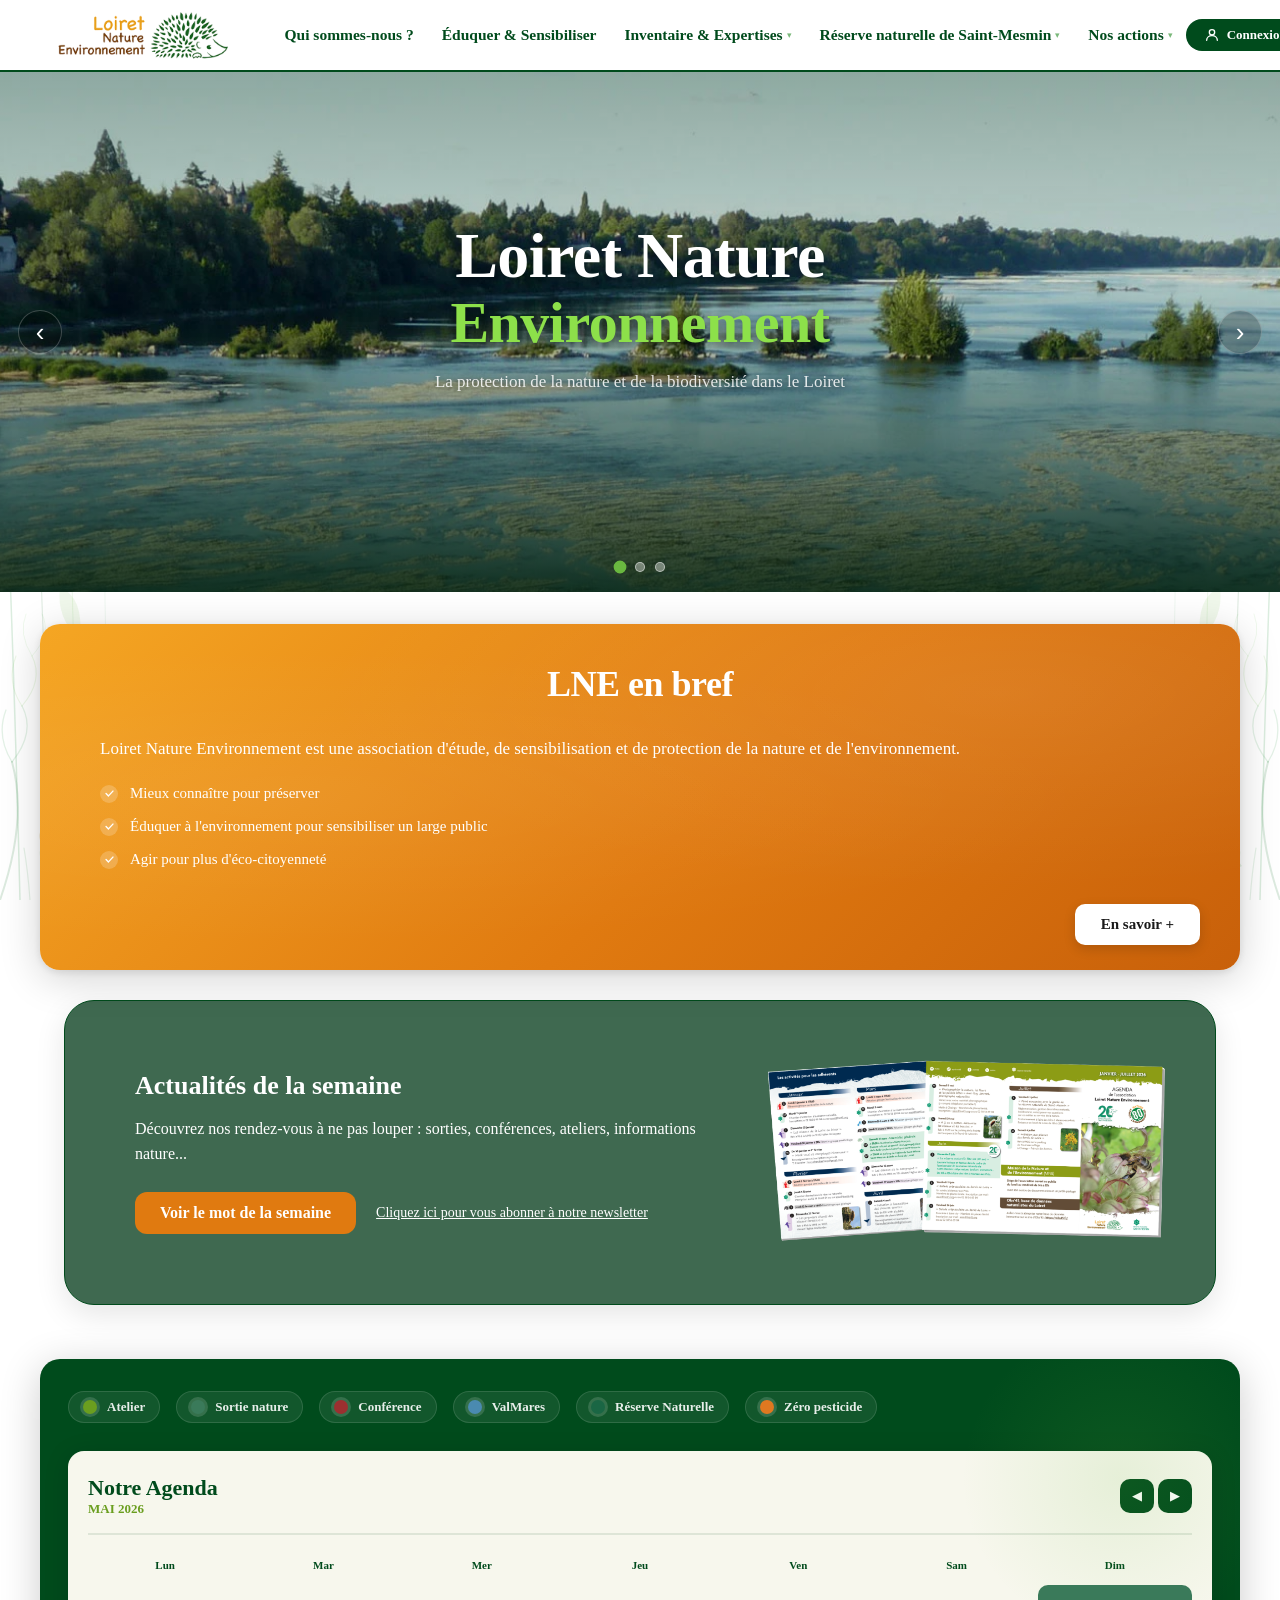
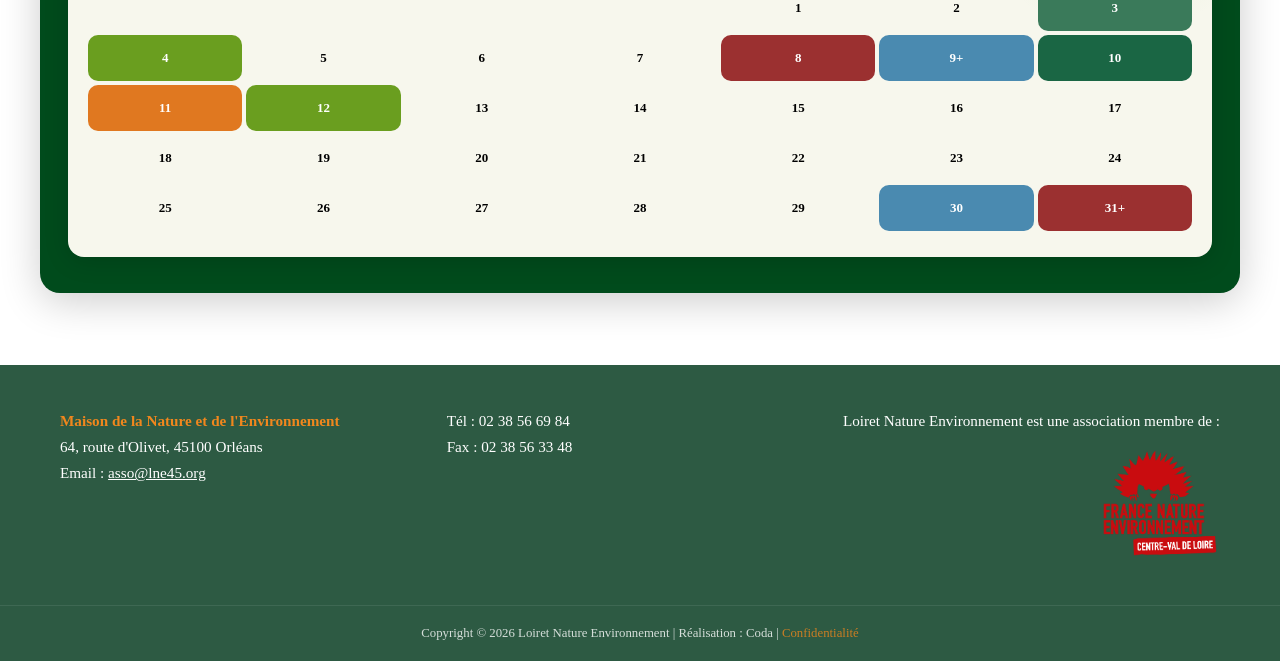
==== index.html @ 16818926 "Finish the index" ====
<!DOCTYPE html>
<html lang="fr">
<head>
  <meta charset="UTF-8">
  <meta name="viewport" content="width=device-width, initial-scale=1.0">
  <title>Loiret Nature Environnement</title>
  <link rel="stylesheet" href="style.css">
</head>
<body>

  <!-- DÉCORS LATÉRAUX COMPLETS -->
  <div class="side-deco side-deco--left" aria-hidden="true">
    <svg xmlns="http://www.w3.org/2000/svg" viewBox="0 0 160 900" preserveAspectRatio="xMidYMid meet">
      <path d="M20,900 Q15,700 8,520 Q2,360 22,180" stroke="#3a9a50" stroke-width="1.5" fill="none" opacity="0.18" stroke-linecap="round"/>
      <path d="M50,900 Q47,720 40,550 Q35,390 58,200" stroke="#2a7a38" stroke-width="1.2" fill="none" opacity="0.14" stroke-linecap="round"/>
      <path d="M80,900 Q76,740 72,580 Q68,420 88,260" stroke="#5ab840" stroke-width="1" fill="none" opacity="0.11" stroke-linecap="round"/>
      <path d="M110,900 Q108,760 105,600 Q102,460 118,300" stroke="#3a9a50" stroke-width="0.9" fill="none" opacity="0.09" stroke-linecap="round"/>
      <path d="M22,470 Q-2,440 4,405 Q28,415 22,470Z" fill="#3a9a50" opacity="0.16"/>
      <path d="M50,370 Q24,342 30,308 Q56,320 50,370Z" fill="#6ab840" opacity="0.14"/>
      <path d="M18,300 Q-8,268 0,235 Q24,248 18,300Z" fill="#2a7a38" opacity="0.13"/>
      <path d="M65,520 Q40,494 46,462 Q72,470 65,520Z" fill="#5ab840" opacity="0.12"/>
      <path d="M42,215 Q20,190 26,160 Q50,172 42,215Z" fill="#3a9a50" opacity="0.11"/>
      <path d="M80,640 Q56,618 60,588 Q84,596 80,640Z" fill="#6ab840" opacity="0.10"/>
      <path d="M100,430 Q78,410 82,382 Q105,390 100,430Z" fill="#2a7a38" opacity="0.09"/>
      <path d="M0,900 Q28,820 12,762" stroke="#2a7a38" stroke-width="2" fill="none" opacity="0.16" stroke-linecap="round"/>
      <path d="M12,762 Q36,732 22,706" stroke="#3a9a50" stroke-width="1.3" fill="none" opacity="0.14" stroke-linecap="round"/>
      <path d="M12,762 Q-4,736 6,710" stroke="#3a9a50" stroke-width="1.3" fill="none" opacity="0.14" stroke-linecap="round"/>
      <path d="M22,706 Q44,680 32,656" stroke="#6ab840" stroke-width="1.1" fill="none" opacity="0.12" stroke-linecap="round"/>
      <path d="M22,706 Q6,682 16,656" stroke="#6ab840" stroke-width="1.1" fill="none" opacity="0.12" stroke-linecap="round"/>
      <path d="M32,656 Q52,634 42,614" stroke="#5ab840" stroke-width="0.9" fill="none" opacity="0.10" stroke-linecap="round"/>
      <path d="M32,656 Q18,634 26,614" stroke="#5ab840" stroke-width="0.9" fill="none" opacity="0.10" stroke-linecap="round"/>
      <ellipse cx="90" cy="840" rx="42" ry="24" fill="#8B6914" opacity="0.16"/>
      <path d="M52,826 Q44,806 58,800 Q60,818 52,826Z" fill="#555533" opacity="0.16"/>
      <path d="M64,818 Q58,796 72,792 Q74,810 64,818Z" fill="#555533" opacity="0.16"/>
      <path d="M78,812 Q76,790 92,786 Q92,806 78,812Z" fill="#555533" opacity="0.16"/>
      <path d="M94,812 Q94,790 108,792 Q107,808 94,812Z" fill="#555533" opacity="0.16"/>
      <path d="M108,818 Q112,798 124,802 Q120,818 108,818Z" fill="#555533" opacity="0.16"/>
      <ellipse cx="50" cy="836" rx="11" ry="9" fill="#c8a040" opacity="0.16"/>
      <circle cx="47" cy="832" r="2.5" fill="#442200" opacity="0.18"/>
      <rect x="62" y="858" width="8" height="7" rx="2" fill="#8B6914" opacity="0.13"/>
      <rect x="80" y="860" width="8" height="7" rx="2" fill="#8B6914" opacity="0.13"/>
      <rect x="98" y="860" width="8" height="7" rx="2" fill="#8B6914" opacity="0.13"/>
      <rect x="114" y="858" width="8" height="7" rx="2" fill="#8B6914" opacity="0.13"/>
      <path d="M120,448 Q96,418 104,388 Q128,398 134,430 Q136,445 120,448Z" fill="#c05a10" opacity="0.14"/>
      <ellipse cx="130" cy="468" rx="18" ry="22" fill="#c05a10" opacity="0.15"/>
      <circle cx="122" cy="450" r="13" fill="#c05a10" opacity="0.15"/>
      <path d="M116,440 Q113,426 120,424 Q122,436 116,440Z" fill="#c05a10" opacity="0.15"/>
      <path d="M128,438 Q127,424 136,424 Q137,436 128,438Z" fill="#c05a10" opacity="0.15"/>
      <circle cx="118" cy="450" r="3" fill="#1a1a00" opacity="0.17"/>
      <ellipse cx="113" cy="456" rx="6" ry="5" fill="#d4784a" opacity="0.13"/>
      <path d="M116,476 Q106,490 104,500" stroke="#c05a10" stroke-width="3.5" fill="none" opacity="0.14" stroke-linecap="round"/>
      <circle cx="102" cy="504" r="7" fill="#c8960a" opacity="0.13"/>
      <path d="M60,110 Q36,86 40,66 Q66,70 60,110Z" fill="#f5c842" opacity="0.16"/>
      <path d="M80,110 Q104,86 100,66 Q76,70 80,110Z" fill="#f5c842" opacity="0.16"/>
      <path d="M62,116 Q42,132 46,148 Q65,140 62,116Z" fill="#e8a520" opacity="0.13"/>
      <path d="M78,116 Q98,132 94,148 Q75,140 78,116Z" fill="#e8a520" opacity="0.13"/>
      <ellipse cx="70" cy="112" rx="3.5" ry="15" fill="#2a1a00" opacity="0.16"/>
      <path d="M68,97 Q62,84 57,78" stroke="#2a1a00" stroke-width="1.1" fill="none" opacity="0.16" stroke-linecap="round"/>
      <path d="M72,97 Q78,84 83,78" stroke="#2a1a00" stroke-width="1.1" fill="none" opacity="0.16" stroke-linecap="round"/>
      <path d="M30,900 Q28,872 24,848" stroke="#3a9a50" stroke-width="1.2" fill="none" opacity="0.13" stroke-linecap="round"/>
      <path d="M45,900 Q43,874 40,852" stroke="#5ab840" stroke-width="1" fill="none" opacity="0.11" stroke-linecap="round"/>
      <path d="M140,900 Q140,876 138,855" stroke="#2a7a38" stroke-width="1" fill="none" opacity="0.10" stroke-linecap="round"/>
      <path d="M155,900 Q157,878 155,858" stroke="#3a9a50" stroke-width="0.9" fill="none" opacity="0.09" stroke-linecap="round"/>
    </svg>
  </div>

  <div class="side-deco side-deco--right" aria-hidden="true">
    <svg xmlns="http://www.w3.org/2000/svg" viewBox="0 0 160 900" preserveAspectRatio="xMidYMid meet">
      <path d="M140,900 Q145,700 152,520 Q158,360 138,180" stroke="#3a9a50" stroke-width="1.5" fill="none" opacity="0.18" stroke-linecap="round"/>
      <path d="M110,900 Q113,720 120,550 Q125,390 102,200" stroke="#2a7a38" stroke-width="1.2" fill="none" opacity="0.14" stroke-linecap="round"/>
      <path d="M80,900 Q84,740 88,580 Q92,420 72,260" stroke="#5ab840" stroke-width="1" fill="none" opacity="0.11" stroke-linecap="round"/>
      <path d="M50,900 Q52,760 55,600 Q58,460 42,300" stroke="#3a9a50" stroke-width="0.9" fill="none" opacity="0.09" stroke-linecap="round"/>
      <path d="M138,470 Q162,440 156,405 Q132,415 138,470Z" fill="#3a9a50" opacity="0.16"/>
      <path d="M110,370 Q136,342 130,308 Q104,320 110,370Z" fill="#6ab840" opacity="0.14"/>
      <path d="M142,300 Q168,268 160,235 Q136,248 142,300Z" fill="#2a7a38" opacity="0.13"/>
      <path d="M95,520 Q120,494 114,462 Q88,470 95,520Z" fill="#5ab840" opacity="0.12"/>
      <path d="M118,215 Q140,190 134,160 Q110,172 118,215Z" fill="#3a9a50" opacity="0.11"/>
      <path d="M80,640 Q104,618 100,588 Q76,596 80,640Z" fill="#6ab840" opacity="0.10"/>
      <path d="M60,430 Q82,410 78,382 Q55,390 60,430Z" fill="#2a7a38" opacity="0.09"/>
      <path d="M160,900 Q132,820 148,762" stroke="#2a7a38" stroke-width="2" fill="none" opacity="0.16" stroke-linecap="round"/>
      <path d="M148,762 Q124,732 138,706" stroke="#3a9a50" stroke-width="1.3" fill="none" opacity="0.14" stroke-linecap="round"/>
      <path d="M148,762 Q164,736 154,710" stroke="#3a9a50" stroke-width="1.3" fill="none" opacity="0.14" stroke-linecap="round"/>
      <path d="M138,706 Q116,680 128,656" stroke="#6ab840" stroke-width="1.1" fill="none" opacity="0.12" stroke-linecap="round"/>
      <path d="M138,706 Q154,682 144,656" stroke="#6ab840" stroke-width="1.1" fill="none" opacity="0.12" stroke-linecap="round"/>
      <path d="M128,656 Q108,634 118,614" stroke="#5ab840" stroke-width="0.9" fill="none" opacity="0.10" stroke-linecap="round"/>
      <path d="M128,656 Q142,634 134,614" stroke="#5ab840" stroke-width="0.9" fill="none" opacity="0.10" stroke-linecap="round"/>
      <ellipse cx="75" cy="848" rx="24" ry="15" fill="#4a9a30" opacity="0.16"/>
      <circle cx="59" cy="836" r="8" fill="#4a9a30" opacity="0.16"/>
      <circle cx="91" cy="836" r="8" fill="#4a9a30" opacity="0.16"/>
      <circle cx="59" cy="835" r="4" fill="#1a1a00" opacity="0.17"/>
      <circle cx="91" cy="835" r="4" fill="#1a1a00" opacity="0.17"/>
      <path d="M52,858 Q36,872 28,866 Q36,854 50,852Z" fill="#4a9a30" opacity="0.14"/>
      <path d="M98,858 Q114,872 122,866 Q114,854 100,852Z" fill="#4a9a30" opacity="0.14"/>
      <path d="M62,860 Q54,872 50,866" stroke="#4a9a30" stroke-width="3.5" fill="none" opacity="0.14" stroke-linecap="round"/>
      <path d="M88,860 Q96,872 100,866" stroke="#4a9a30" stroke-width="3.5" fill="none" opacity="0.14" stroke-linecap="round"/>
      <ellipse cx="80" cy="80" rx="34" ry="5.5" fill="#7ecfcf" opacity="0.15" transform="rotate(-12 80 80)"/>
      <ellipse cx="80" cy="84" rx="34" ry="5.5" fill="#7ecfcf" opacity="0.12" transform="rotate(12 80 84)"/>
      <ellipse cx="80" cy="82" rx="22" ry="4" fill="#7ecfcf" opacity="0.12" transform="rotate(-26 80 82) translate(16,7)"/>
      <ellipse cx="80" cy="82" rx="22" ry="4" fill="#7ecfcf" opacity="0.12" transform="rotate(26 80 82) translate(-16,7)"/>
      <ellipse cx="80" cy="84" rx="4.5" ry="15" fill="#3a8a90" opacity="0.16"/>
      <circle cx="80" cy="71" r="6" fill="#2a6a70" opacity="0.16"/>
      <ellipse cx="30" cy="400" rx="15" ry="10" fill="#f5c842" opacity="0.16"/>
      <rect x="18" y="393" width="7" height="13" rx="2" fill="#1a1a00" opacity="0.13"/>
      <rect x="26" y="393" width="7" height="13" rx="2" fill="#1a1a00" opacity="0.13"/>
      <rect x="34" y="393" width="7" height="13" rx="2" fill="#1a1a00" opacity="0.13"/>
      <ellipse cx="30" cy="390" rx="9" ry="7" fill="#1a1a00" opacity="0.14"/>
      <ellipse cx="16" cy="392" rx="11" ry="6" fill="rgba(200,235,255,0.6)" opacity="0.18" transform="rotate(-30 16 392)"/>
      <ellipse cx="44" cy="392" rx="11" ry="6" fill="rgba(200,235,255,0.6)" opacity="0.18" transform="rotate(30 44 392)"/>
      <path d="M130,900 Q132,872 136,848" stroke="#3a9a50" stroke-width="1.2" fill="none" opacity="0.13" stroke-linecap="round"/>
      <path d="M115,900 Q117,874 120,852" stroke="#5ab840" stroke-width="1" fill="none" opacity="0.11" stroke-linecap="round"/>
      <path d="M20,900 Q20,876 22,855" stroke="#2a7a38" stroke-width="1" fill="none" opacity="0.10" stroke-linecap="round"/>
      <path d="M5,900 Q3,878 5,858" stroke="#3a9a50" stroke-width="0.9" fill="none" opacity="0.09" stroke-linecap="round"/>
    </svg>
  </div>

  <nav>
    <div class="logo">
      <a href="index.html"><img src="logo.png" alt="Loiret Nature Environnement" width="120" height="52"></a>
    </div>
    <ul class="nav-links">
      <li><a href="qui-sommes-nous/qui-sommes-nous.html">Qui sommes-nous ?</a></li>
      <li><a href="eduquer_sensibiliser/eduquer_sensibiliser.html">Éduquer &amp; Sensibiliser</a></li>
      <li>
        <span>Inventaire &amp; Expertises <span class="chevron">▾</span></span>
        <ul class="dropdown">
          <li><a href="#">Inventaires floristiques</a></li>
          <li><a href="#">Inventaires faunistiques</a></li>
          <li><a href="#">Expertises naturalistes</a></li>
          <li><a href="#">Cartographie &amp; SIG</a></li>
        </ul>
      </li>
      <li>
        <span>Réserve naturelle de Saint-Mesmin <span class="chevron">▾</span></span>
        <ul class="dropdown">
          <li><a href="#">Présentation de la réserve</a></li>
          <li><a href="#">Faune &amp; flore</a></li>
          <li><a href="#">Accès &amp; visite</a></li>
          <li><a href="#">Actualités de la réserve</a></li>
        </ul>
      </li>
      <li>
        <span>Nos actions <span class="chevron">▾</span></span>
        <ul class="dropdown">
          <li><a href="#">Chantiers nature</a></li>
          <li><a href="#">Sorties naturalistes</a></li>
          <li><a href="#">Plaidoyer &amp; lobbying</a></li>
          <li><a href="#">Partenariats</a></li>
        </ul>
      </li>
    </ul>
    <a class="login-btn" href="#">
      <svg viewBox="0 0 24 24" fill="none" stroke="currentColor" stroke-width="2" stroke-linecap="round" stroke-linejoin="round" aria-hidden="true">
        <circle cx="12" cy="8" r="4"/>
        <path d="M4 20c0-4 3.6-7 8-7s8 3 8 7"/>
      </svg>
      Connexion
    </a>
    <button class="burger" id="burger" aria-label="Menu" aria-expanded="false">
      <span></span><span></span><span></span>
    </button>
  </nav>

  <!-- ===== HERO SLIDER ===== -->
  <!--
    ÉCO-CONCEPTION :
    - Images hébergées localement (pas de CDN externe)
    - Chargement différé : seule la 1ère image est chargée au départ (data-src pour les autres)
    - Pas de filter CSS GPU (blur/brightness/saturate supprimés)
    - Overlay CSS pur (dégradé, zéro requête réseau)
    - Auto-play désactivé si prefers-reduced-motion
    - Bouton pause pour que l'utilisateur contrôle
  -->
  <div class="hero-slider" aria-label="Diaporama Loiret Nature Environnement">
    <!-- Slide 1 : chargée immédiatement -->
    <div class="hero-slide active" style="background-image: url('slider/Renoncule.webp')" role="img" aria-label="Photo nature 1"></div>
    <!-- Slides 2 & 3 : chargement différé via JS (data-src) -->
    <div class="hero-slide" data-src="slider/CPN.webp" role="img" aria-label="Photo nature 2"></div>
    <div class="hero-slide" data-src="slider/coquelicot.webp" role="img" aria-label="Photo nature 3"></div>

    <!-- Overlay CSS pur — adoucit les images sans aucun calcul GPU -->
    <div class="hero-overlay" aria-hidden="true"></div>

    <!-- Contenu : titre + slogan uniquement -->
    <div class="hero-content">
      <h1 class="hero-title">
        <span class="hero-title-main">Loiret Nature</span>
        <span class="hero-title-accent">Environnement</span>
      </h1>
      <p class="hero-subtitle">La protection de la nature et de la biodiversité dans le Loiret</p>
    </div>

    <!-- Contrôles : points + pause -->
    <div class="hero-controls" aria-label="Contrôles du diaporama">
      <button class="hero-dot active" role="tab" aria-selected="true"  aria-label="Diapositive 1" data-slide="0"></button>
      <button class="hero-dot"        role="tab" aria-selected="false" aria-label="Diapositive 2" data-slide="1"></button>
      <button class="hero-dot"        role="tab" aria-selected="false" aria-label="Diapositive 3" data-slide="2"></button>
    </div>

    <!-- Flèches navigation -->
    <button class="hero-arrow hero-arrow--prev" aria-label="Diapositive précédente">&#8249;</button>
    <button class="hero-arrow hero-arrow--next" aria-label="Diapositive suivante">&#8250;</button>
  </div>

  <div class="sketch-card">
    <div class="sketch-content">
      <p class="sketch-title">LNE en bref</p>
      <p class="sketch-intro">Loiret Nature Environnement est une association d'étude, de sensibilisation et de protection de la nature et de l'environnement.</p>
      <ul class="sketch-list">
        <li>Mieux connaître pour préserver</li>
        <li>Éduquer à l'environnement pour sensibiliser un large public</li>
        <li>Agir pour plus d'éco-citoyenneté</li>
      </ul>
      <div class="sketch-footer">
        <button class="sketch-btn">En savoir +</button>
      </div>
    </div>
  </div>

  <!-- NOUVELLE SECTION ACTUALITÉS -->
  <div class="news-simple">
    <div class="news-content-text">
      <h2>Actualités de la semaine</h2>
      <p>Découvrez nos rendez-vous à ne pas louper : sorties, conférences, ateliers, informations nature...</p>
      <div class="news-actions">
        <a href="#" class="news-btn-orange">Voir le mot de la semaine</a>
        <a href="#" class="news-link-white">Cliquez ici pour vous abonner à notre newsletter</a>
      </div>
    </div>
    <div class="news-image-box">
      <img src="imagenews.png" alt="Agenda">
    </div>
  </div>

  <div class="bg">
    <div class="legend-grid">
      <div class="leg-item"><div class="leg-circle" style="background:#6a9e1f;"></div><div class="leg-name">Atelier</div></div>
      <div class="leg-item"><div class="leg-circle" style="background:#3a7a5a;"></div><div class="leg-name">Sortie nature</div></div>
      <div class="leg-item"><div class="leg-circle" style="background:#9b3030;"></div><div class="leg-name">Conférence</div></div>
      <div class="leg-item"><div class="leg-circle" style="background:#4a8ab0;"></div><div class="leg-name">ValMares</div></div>
      <div class="leg-item"><div class="leg-circle" style="background:#1a6644;"></div><div class="leg-name">Réserve Naturelle</div></div>
      <div class="leg-item"><div class="leg-circle" style="background:#e07820;"></div><div class="leg-name">Zéro pesticide</div></div>
    </div>

    <div class="cal-card">
      <div class="cal-header">
        <div class="cal-title-block">
          <div class="cal-title">Notre Agenda</div>
          <div class="cal-month" id="month-label">Mai 2026</div>
        </div>
        <div class="cal-nav">
          <button class="nav-btn" id="prev" aria-label="Mois précédent">&#9664;</button>
          <button class="nav-btn" id="next" aria-label="Mois suivant">&#9654;</button>
        </div>
      </div>
      <div class="cal-grid" id="cal-grid" role="grid">
        <div class="dow">Lun</div><div class="dow">Mar</div><div class="dow">Mer</div><div class="dow">Jeu</div><div class="dow">Ven</div><div class="dow">Sam</div><div class="dow">Dim</div>
        <!-- Les jours seront générés dynamiquement par le JS -->
      </div>
    </div>
  </div>

  <script src="script.js"></script>
</body>

<footer class="lne-footer-eco">
    <div class="footer-content">
        <div class="footer-column">
            <p class="footer-brand">Maison de la Nature et de l'Environnement</p>
            <p>64, route d'Olivet, 45100 Orléans</p>
            <p>Email : <a href="mailto:asso@lne45.org">asso@lne45.org</a></p>
        </div>

        <div class="footer-column">
            <p>Tél : 02 38 56 69 84</p>
            <p>Fax : 02 38 56 33 48</p>
        </div>

        <div class="footer-column footer-right">
            <p>Loiret Nature Environnement est une association membre de :</p>
            <img src="footer.png" alt="Logo LNE" class="eco-logo">
        </div>
    </div>

    <div class="footer-bottom">
        <p>Copyright © 2026 Loiret Nature Environnement | Réalisation : Coda | <a href="#">Confidentialité</a></p>
    </div>
</footer>

</html>
---- style.css ----
/* ===== RESET & BASE ===== */
* { box-sizing: border-box; margin: 0; padding: 0; }

body {
  font-family: "Comic Sans MS", "Comic Sans", cursive;
  background: #ffffff;
  display: flex;
  flex-direction: column;
  align-items: center;
  min-height: 100vh;
  position: relative;
}

/* Panneaux latéraux nature */
.side-deco {
  position: fixed;
  top: 0;
  bottom: 0;
  width: 160px;
  pointer-events: none;
  z-index: 0;
  overflow: hidden;
}
.side-deco svg {
  width: 100%;
  height: 100%;
}
.side-deco--left  { left: 0; }
.side-deco--right { right: 0; }

nav { position: relative; z-index: 100; }
.sketch-card, .bg { position: relative; z-index: 1; }

/* ===== NAV ===== */
nav {
  background: #fff;
  border-bottom: 2px solid #004B1C;
  height: 72px;
  display: flex;
  align-items: center;
  padding: 0 28px;
  width: 100%;
  position: sticky;
  top: 0; 
  z-index: 100;
}

.logo { flex-shrink: 0; margin-right: 24px; }
.logo img { height: 52px; width: auto; display: block; }

.nav-links {
  flex: 1;
  display: flex;
  align-items: center;
  justify-content: center;
  gap: 2px;
  list-style: none;
}

.nav-links > li { position: relative; }

.nav-links > li > a,
.nav-links > li > span {
  display: flex;
  align-items: center;
  gap: 4px;
  padding: 7px 13px;
  font-family: "Comic Sans MS", "Comic Sans", cursive;
  font-size: 15.5px;
  font-weight: bold;
  color: #004B1C;
  text-decoration: none;
  cursor: pointer;
  border-radius: 20px;
  transition: background 0.15s, color 0.15s;
  white-space: nowrap;
}

.nav-links > li > a:hover,
.nav-links > li > span:hover { background: #eaf3de; }

.chevron { font-size: 9px; color: #7ab87a; font-weight: normal; }

.dropdown {
  display: none;
  position: absolute;
  top: calc(100% + 10px);
  left: 50%;
  transform: translateX(-50%);
  background: #fff;
  border: 1.5px solid #c0dd97;
  border-radius: 12px;
  min-width: 230px;
  z-index: 100;
  list-style: none;
  padding: 6px;
}

.nav-links > li .dropdown.open { display: block; }

.dropdown li a {
  display: block;
  padding: 9px 14px;
  font-family: "Comic Sans MS", "Comic Sans", cursive;
  font-size: 12.5px;
  font-weight: bold;
  color: #004B1C;
  text-decoration: none;
  border-radius: 8px;
  transition: background 0.12s;
}
.dropdown li a:hover { background: #eaf3de; }

.login-btn {
  display: flex;
  align-items: center;
  gap: 7px;
  padding: 8px 18px;
  background: #004B1C;
  color: #fff;
  border-radius: 20px;
  font-family: "Comic Sans MS", "Comic Sans", cursive;
  font-size: 13px;
  font-weight: bold;
  text-decoration: none;
  flex-shrink: 0;
  transition: background 0.15s;
}
.login-btn svg { width: 16px; height: 16px; }

.burger {
  display: none;
  width: 42px;
  height: 42px;
  border: 2px solid #004B1C;
  border-radius: 10px;
  background: #fff;
  align-items: center;
  justify-content: center;
  flex-direction: column;
  gap: 5px;
  cursor: pointer;
}

.burger span {
  width: 18px;
  height: 2px;
  background: #004B1C;
  border-radius: 2px;
  transition: transform 0.2s ease, opacity 0.2s ease;
}

.burger.open span:nth-child(1) {
  transform: translateY(7px) rotate(45deg);
}

.burger.open span:nth-child(2) {
  opacity: 0;
}

.burger.open span:nth-child(3) {
  transform: translateY(-7px) rotate(-45deg);
}

/* ===== LNE EN BREF — CARD PLEINE LARGEUR ===== */
.sketch-card {
  background: linear-gradient(135deg, #f5a623 0%, #e07a10 55%, #c8600a 100%);
  border: none;
  border-radius: 20px;
  padding: 0;
  width: min(1280px, calc(100% - 24px));
  position: relative;
  box-shadow: 0 8px 40px rgba(0,0,0,0.18), 0 2px 8px rgba(0,0,0,0.10);
  margin: 32px auto 0;
  overflow: hidden;
  display: block; 
}

.sketch-card::before {
  content: '';
  position: absolute;
  inset: 0;
  background-image:
    radial-gradient(ellipse at 20% 50%, rgba(255,255,255,0.06) 0%, transparent 60%),
    radial-gradient(ellipse at 80% 20%, rgba(255,255,255,0.08) 0%, transparent 50%);
  pointer-events: none;
  z-index: 0;
}

.sketch-content {
  padding: 40px 60px 80px; /* Padding bas plus grand pour laisser de la place au bouton */
  position: relative;
  z-index: 1;
}

.sketch-visual { display: none; }

.sketch-title {
  font-family: "Comic Sans MS", "Comic Sans", cursive;
  font-size: 36px;
  font-weight: 700;
  color: #ffffff;
  margin: 0 0 30px;
  line-height: 1.15;
  letter-spacing: -0.5px;
  text-align: center; /* Titre centré */
  width: 100%;
}

.sketch-intro {
  font-family: "Comic Sans MS", "Comic Sans", cursive;
  font-size: 17px;
  font-weight: 400;
  color: #ffffff;
  line-height: 1.6;
  margin: 0 0 20px;
  text-align: left; /* Texte aligné à gauche */
  max-width: 900px;
}

.sketch-list {
  list-style: none;
  padding: 0;
  margin: 0 0 20px;
  display: flex;
  flex-direction: column;
  gap: 12px;
  text-align: left; /* Liste alignée à gauche */
}

.sketch-list li {
  font-family: "Comic Sans MS", "Comic Sans", cursive;
  font-size: 15px;
  color: #ffffff;
  line-height: 1.4;
  display: flex;
  align-items: flex-start;
  gap: 12px;
}

.sketch-list li::before {
  content: '';
  display: inline-block;
  width: 18px;
  height: 18px;
  min-width: 18px;
  background: rgba(255,255,255,0.20);
  border-radius: 50%;
  background-image: url("data:image/svg+xml,%3Csvg xmlns='http://www.w3.org/2000/svg' viewBox='0 0 16 16'%3E%3Cpath d='M3 8l3.5 3.5L13 4.5' stroke='white' stroke-width='2' fill='none' stroke-linecap='round' stroke-linejoin='round'/%3E%3C/svg%3E");
  background-size: 11px 11px;
  background-repeat: no-repeat;
  background-position: center;
  margin-top: 2px;
}

/* Positionnement du bouton en bas à droite */
.sketch-footer {
  position: absolute;
  bottom: 25px;
  right: 40px;
  z-index: 2;
}

.sketch-btn {
  font-family: "Comic Sans MS", "Comic Sans", cursive;
  font-size: 15px;
  font-weight: 700;
  color: #1a1a1a;
  background: #ffffff;
  border: none;
  border-radius: 10px;
  padding: 12px 26px;
  cursor: pointer;
  transition: transform 0.15s, background 0.15s;
  box-shadow: 0 4px 12px rgba(0,0,0,0.15);
}

.sketch-btn:hover {
  background: #f0f0e8;
  transform: translateY(-2px);
}

/* ===== ZONE PRINCIPALE VERTE ===== */
.bg {
  background: #004B1C;
  border-radius: 20px;
  padding: 32px 28px 36px;
  font-family: "Comic Sans MS", "Comic Sans", cursive;
  width: min(1280px, calc(100% - 24px));
  margin: 24px auto 32px;
  position: relative;
  overflow: hidden;
  box-shadow: 0 8px 40px rgba(0,0,0,0.20);
}

.bg::before {
  content: '';
  position: absolute;
  top: -40px;
  right: -40px;
  width: 320px;
  height: 320px;
  background: radial-gradient(ellipse at center, rgba(106,184,64,0.12) 0%, transparent 70%);
  pointer-events: none;
}

/* ===== LÉGENDE ===== */
.legend-grid {
  display: flex;
  flex-wrap: wrap;
  gap: 10px 16px;
  margin-bottom: 28px;
}

.leg-item {
  display: flex;
  align-items: center;
  gap: 10px;
  background: rgba(255,255,255,0.07);
  border: 1px solid rgba(255,255,255,0.12);
  border-radius: 30px;
  padding: 7px 14px;
}

.leg-circle {
  width: 14px;
  height: 14px;
  border-radius: 50%;
  box-shadow: 0 0 0 3px rgba(255,255,255,0.15);
}

.leg-name {
  font-family: "Comic Sans MS", "Comic Sans", cursive;
  font-size: 13px;
  font-weight: 600;
  color: rgba(255,255,255,0.90);
}

/* SECTION ACTUALITÉS - Alignée sur la DA de Capture d'écran 2026-05-04 152248.png */
.news-simple {
  /* Largeur identique aux autres blocs */
  width: 90%;
  max-width: 1100px; 
  margin: 20px auto; /* Centrage automatique */
  padding: 30px;
  
  /* Style visuel proportionnel */
  border: 1.5px solid #004B1C;
  border-radius: 25px; /* Arrondi identique aux autres cartes */
  background: #ffffff;
  box-sizing: border-box;
  box-shadow: 0 4px 15px rgba(0,0,0,0.05);
}

/* --- SECTION ACTUALITÉS (ENTIER) --- */
.news-simple {
  width: 90%;
  max-width: 1275px;
  margin: 30px auto;
  background: #3f6950;
  border-radius: 30px;
  display: flex;
  align-items: stretch;
  overflow: hidden;
  color: white;
  box-shadow: 0 10px 30px rgba(0,0,0,0.1);
}

.news-content-text {
  padding: 40px;
  flex: 1;
  display: flex;
  flex-direction: column;
  justify-content: center;
}

.news-content-text h2 {
  font-size: 26px;
  margin-top: 0;
  margin-bottom: 15px;
  color: white;
}

.news-content-text p {
  line-height: 1.6;
  margin-bottom: 25px;
  font-size: 16px;
}

/* Zone Image sans le fond vert foncé */
.news-image-box {
  flex: 0 0 40%;
  background: transparent; 
  display: flex;
  align-items: center;
  justify-content: center;
  padding: 10px;
}

.news-image-box img {
  width: 100%;
  height: auto;
  max-height: 300px;
  object-fit: contain;
  border-radius: 10px;
}

.news-actions {
  display: flex;
  flex-direction: row;
  gap: 20px;
  align-items: center;
  flex-wrap: wrap;
}

.news-btn-orange {
  background: #e07a10;
  color: white !important;
  text-decoration: none;
  padding: 12px 25px;
  border-radius: 12px;
  font-weight: bold;
}

.news-link-white {
  color: white;
  text-decoration: underline;
  font-size: 14px;
  font-weight: 500;
}

/* --- RESPONSIVE --- */
@media (max-width: 900px) {
  .news-simple {
    flex-direction: column-reverse;
  }
  .news-image-box {
    width: 100%;
    padding: 20px;
  }
  .news-actions {
    flex-direction: column;
    align-items: flex-start;
  }
}

/* ===== CALENDRIER ===== */
.cal-card {
  background: #f7f7ed;
  border-radius: 16px;
  padding: 24px 20px 26px;
  box-shadow: 0 4px 24px rgba(0,0,0,0.15);
}

.cal-header {
  display: flex;
  align-items: center;
  justify-content: space-between;
  margin-bottom: 20px;
  border-bottom: 2px solid rgba(0,75,28,0.10);
  padding-bottom: 16px;
}

.cal-title {
  font-family: "Comic Sans MS", "Comic Sans", cursive;
  font-size: 22px;
  font-weight: 700;
  color: #004B1C;
}

.cal-month {
  font-family: "Comic Sans MS", "Comic Sans", cursive;
  font-size: 13px;
  font-weight: 600;
  color: #6a9e1f;
  text-transform: uppercase;
}

.nav-btn {
  width: 34px;
  height: 34px;
  background: #004B1C;
  border: none;
  border-radius: 10px;
  color: #fff;
  cursor: pointer;
}

.cal-grid {
  display: grid;
  grid-template-columns: repeat(7, 1fr);
  gap: 4px;
}

.dow {
  text-align: center;
  font-family: "Comic Sans MS", "Comic Sans", cursive;
  font-size: 11px;
  font-weight: 700;
  color: #004B1C;
  padding: 4px 0 10px;
}

.day {
  border-radius: 10px;
  min-height: 46px;
  display: flex;
  align-items: center;
  justify-content: center;
  font-family: "Comic Sans MS", "Comic Sans", cursive;
  font-size: 13px;
  font-weight: 600;
  position: relative;
}

.day.ev-conf      { background: #9b3030; color: #fff; }
.day.ev-sortie    { background: #3a7a5a; color: #fff; }
.day.ev-atelier   { background: #6a9e1f; color: #fff; }
.day.ev-valmares  { background: #4a8ab0; color: #fff; }
.day.ev-reserve   { background: #1a6644; color: #fff; }
.day.ev-pesticide { background: #e07820; color: #fff; }
.day.today        { background: #004B1C; color: #fff; outline: 2.5px solid #6a9e1f; outline-offset: 1px; }

/* ===== HERO SLIDER — ÉCO-RESPONSABLE ===== */
/*
  Choix éco :
  - Pas de filter CSS (blur/brightness/saturate) → zéro surcharge GPU
  - Pas de backdrop-filter → zéro surcharge GPU
  - Pas de radial-gradient en double couche → overlay simplifié
  - Transition opacity seule (accélérée nativement par le navigateur)
  - will-change absent : on ne pré-alloue pas de mémoire GPU inutilement
*/
.hero-slider {
  position: relative;
  width: 100%;
  height: 520px;
  overflow: hidden;
  z-index: 1;
  background: #002e10; /* couleur de fond affichée avant le chargement des images */
}

.hero-slide {
  position: absolute;
  inset: 0;
  background-size: cover;
  background-position: center;
  opacity: 0;
  transition: opacity 1s ease;
  /* ✅ Aucun filter CSS — la qualité des images est masquée par l'overlay CSS pur ci-dessous */
}

.hero-slide.active {
  opacity: 1;
}

/* Overlay CSS pur : un seul dégradé linéaire, zéro requête réseau, zéro GPU */
.hero-overlay {
  position: absolute;
  inset: 0;
  z-index: 2;
  pointer-events: none;
  background: linear-gradient(
    to bottom,
    rgba(0, 30, 10, 0.38) 0%,
    rgba(0, 30, 10, 0.18) 40%,
    rgba(0, 30, 10, 0.62) 80%,
    rgba(0, 30, 10, 0.88) 100%
  );
}

/* Contenu */
.hero-content {
  position: absolute;
  inset: 0;
  z-index: 3;
  display: flex;
  flex-direction: column;
  align-items: center;
  justify-content: center;
  text-align: center;
  padding: 0 24px 48px;
}

.hero-title {
  margin: 0 0 14px;
  line-height: 1.08;
  display: flex;
  flex-direction: column;
  align-items: center;
  gap: 2px;
}

.hero-title-main {
  font-family: "Comic Sans MS", "Comic Sans", cursive;
  font-size: clamp(34px, 5.5vw, 64px);
  font-weight: 700;
  color: #ffffff;
  text-shadow: 0 2px 12px rgba(0,0,0,0.55);
  letter-spacing: -0.5px;
}

.hero-title-accent {
  font-family: "Comic Sans MS", "Comic Sans", cursive;
  font-size: clamp(30px, 5vw, 58px);
  font-weight: 700;
  color: #8de04a;
  text-shadow: 0 2px 10px rgba(0,0,0,0.40);
  letter-spacing: -0.5px;
}

.hero-subtitle {
  font-family: "Comic Sans MS", "Comic Sans", cursive;
  font-size: clamp(13px, 1.6vw, 17px);
  color: rgba(255,255,255,0.85);
  max-width: 520px;
  line-height: 1.55;
  margin: 0;
  text-shadow: 0 1px 6px rgba(0,0,0,0.50);
}

/* Contrôles groupés : points + pause */
.hero-controls {
  position: absolute;
  bottom: 20px;
  left: 50%;
  transform: translateX(-50%);
  z-index: 4;
  display: flex;
  align-items: center;
  gap: 10px;
}

.hero-dot {
  width: 10px;
  height: 10px;
  border-radius: 50%;
  background: rgba(255,255,255,0.38);
  border: 1.5px solid rgba(255,255,255,0.50);
  cursor: pointer;
  padding: 0;
  transition: background 0.2s, transform 0.2s;
}
.hero-dot.active {
  background: #6ab840;
  border-color: #6ab840;
  transform: scale(1.28);
}

/* Bouton pause : petit, discret, accessible */
.hero-pause {
  width: 28px;
  height: 28px;
  border-radius: 50%;
  background: rgba(0,0,0,0.30);
  border: 1.5px solid rgba(255,255,255,0.35);
  color: #fff;
  font-size: 11px;
  cursor: pointer;
  display: flex;
  align-items: center;
  justify-content: center;
  transition: background 0.18s;
  margin-left: 4px;
}
.hero-pause:hover { background: rgba(0,75,28,0.55); }

/* Flèches navigation */
.hero-arrow {
  position: absolute;
  top: 50%;
  transform: translateY(-50%);
  z-index: 4;
  background: rgba(0,0,0,0.22);
  border: 1.5px solid rgba(255,255,255,0.22);
  color: #fff;
  width: 44px;
  height: 44px;
  border-radius: 50%;
  font-size: 26px;
  cursor: pointer;
  /* ✅ Pas de backdrop-filter : économise le GPU */
  transition: background 0.18s;
  display: flex;
  align-items: center;
  justify-content: center;
}
.hero-arrow:hover { background: rgba(0,75,28,0.50); }
.hero-arrow--prev { left: 18px; }
.hero-arrow--next { right: 18px; }

/* Accessibilité : pas d'animation si l'utilisateur le préfère */
@media (prefers-reduced-motion: reduce) {
  .hero-slide { transition: none; }
}

@media (max-width: 600px) {
  .hero-slider { height: 400px; }
  .hero-arrow  { display: none; }
}

/* ===== RESPONSIVE ===== */

@media (max-width: 900px) {
  .side-deco { display: none; }
  .sketch-content { padding: 30px 24px 70px; }
  .sketch-title { font-size: 28px; }
  .sketch-footer { right: 24px; bottom: 20px; }
}

@media (max-width: 1280px) {
  .sketch-card,
  .bg {
    width: calc(100% - 24px);
    margin-left: auto;
    margin-right: auto;
  }

  .sketch-card {
    max-width: 1200px;
  }

  .bg {
    max-width: 1200px;
  }
}

@media (max-width: 1240px) {
  nav {
    padding: 0 16px;
  }

  .logo img {
    height: 46px;
  }

  .logo {
    margin-right: 12px;
  }

  .nav-links > li > a,
  .nav-links > li > span {
    font-size: 14px;
    padding: 6px 9px;
  }

  .login-btn {
    padding: 7px 13px;
    font-size: 12px;
  }
}

@media (max-width: 920px) {
  nav {
    height: auto;
    min-height: 72px;
    padding: 12px 14px;
    flex-wrap: wrap;
    gap: 10px;
  }

  .logo {
    margin-right: auto;
  }

  .login-btn {
    display: none;
  }

  .burger {
    display: inline-flex;
  }

  .nav-links {
    display: none;
    width: 100%;
    flex-direction: column;
    align-items: stretch;
    gap: 4px;
    background: #fff;
    border: 1px solid #c0dd97;
    border-radius: 12px;
    padding: 8px;
  }

  .nav-links.open {
    display: flex;
  }

  .nav-links > li > a,
  .nav-links > li > span {
    width: 100%;
    justify-content: space-between;
    border-radius: 10px;
    padding: 10px 12px;
  }

  .dropdown {
    position: static;
    display: none;
    transform: none;
    min-width: 0;
    margin-top: 6px;
    border-radius: 10px;
    border-width: 1px;
    width: 100%;
  }
}

@media (max-width: 540px) {
  .sketch-content { padding: 25px 20px 110px; } /* Plus d'espace en bas sur mobile */
  .sketch-footer { 
    position: relative; 
    right: 0; 
    bottom: 0; 
    margin-top: 20px;
    text-align: right; 
  }
}

/*Footer*/
.lne-footer-eco {
    width: 100%;
    background-color: #2D5A43;
    color: #ffffff;
    padding: 40px 0 20px 0;
    font-family: "Comic Sans MS", "Comic Sans", cursive;
    margin-top: 40px;
    position: relative;
    z-index: 999;
}

.footer-content {
    max-width: 1200px; 
    margin: 0 auto;
    display: flex;
    justify-content: space-between;
    padding: 0 20px;
    flex-wrap: wrap; 
}

.footer-column {
    flex: 1;
    min-width: 250px;
    margin-bottom: 20px;
}

.footer-brand {
    font-weight: bold;
    color: #F1871D; 
    margin-bottom: 10px;
}

.footer-column p {
    margin: 5px 0;
    font-size: 0.95rem;
    line-height: 1.4;
}

.footer-column a {
    color: #ffffff;
    text-decoration: underline;
}

.footer-right {
    text-align: right;
}

.eco-logo {
    max-width: 120px;
    height: auto;
    margin-top: 10px;
    
}

.footer-bottom {
    width: 100%;
    text-align: center;
    border-top: 1px solid rgba(255, 255, 255, 0.1);
    margin-top: 20px;
    padding-top: 20px;
    font-size: 0.8rem;
    opacity: 0.8;
}

.footer-bottom a {
    color: #F1871D;
    text-decoration: none;
}

@media (max-width: 768px) {
    .footer-content {
        flex-direction: column;
        text-align: center;
    }
    .footer-right {
        text-align: center;
    }
}
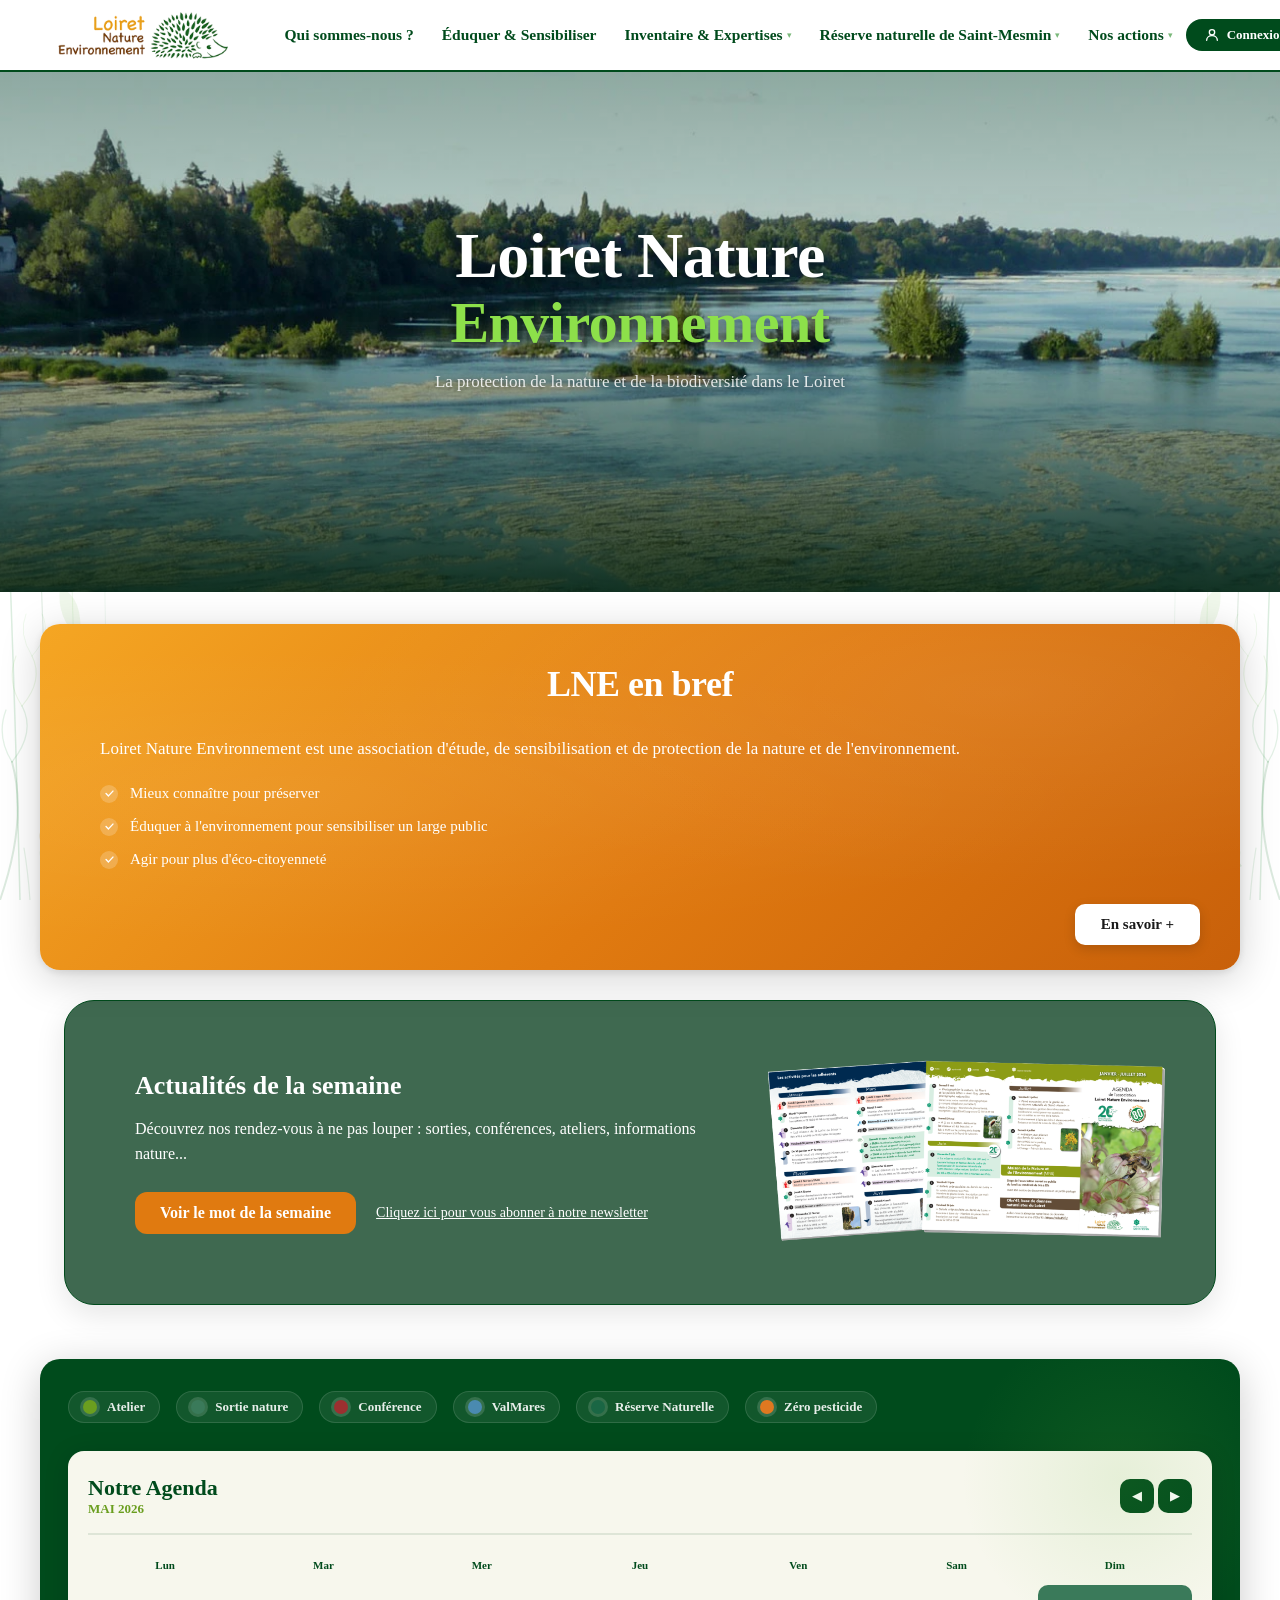
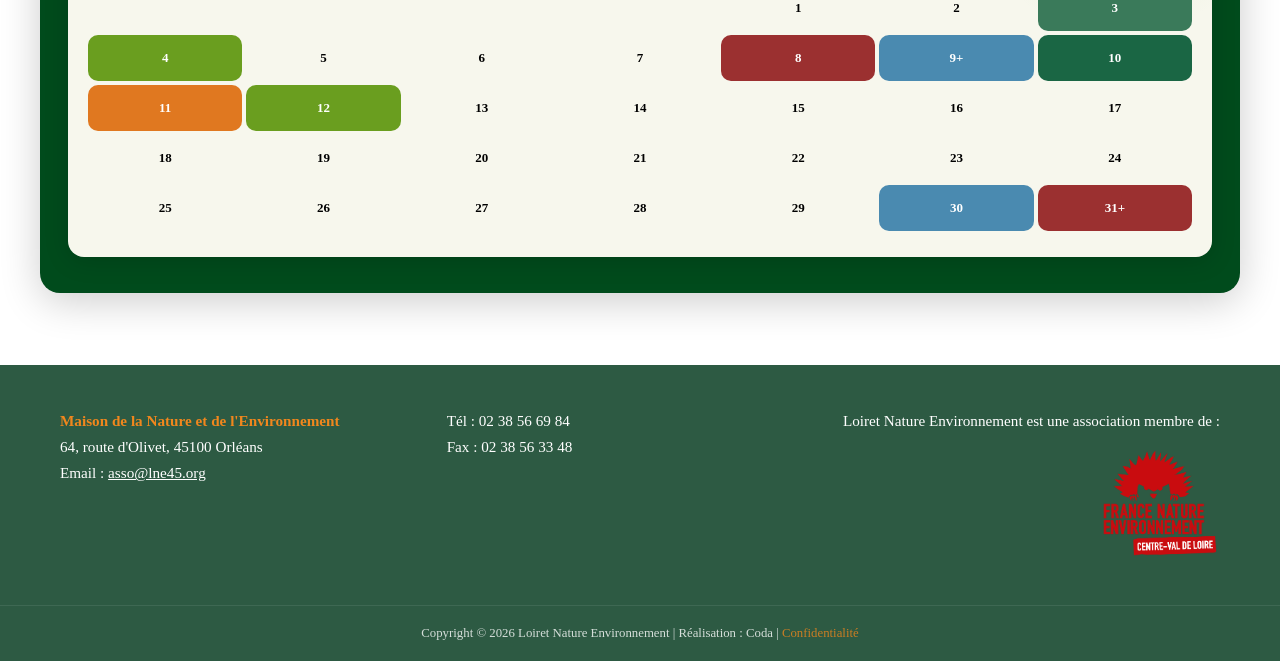
==== commit 478177c8: "Suppr caroussel" ====
--- a/index.html
+++ b/index.html
@@ -123,28 +123,26 @@
       <li>
         <span>Inventaire &amp; Expertises <span class="chevron">▾</span></span>
         <ul class="dropdown">
-          <li><a href="#">Inventaires floristiques</a></li>
-          <li><a href="#">Inventaires faunistiques</a></li>
-          <li><a href="#">Expertises naturalistes</a></li>
-          <li><a href="#">Cartographie &amp; SIG</a></li>
+          <li><a href="#">Nos Compétences</a></li>
+          <li><a href="#">Suivi Environnement</a></li>
+          <li><a href="#">Autres Suivi</a></li>
+          <li><a href="#">Inventaires Botaniques</a></li>
         </ul>
       </li>
       <li>
         <span>Réserve naturelle de Saint-Mesmin <span class="chevron">▾</span></span>
         <ul class="dropdown">
-          <li><a href="#">Présentation de la réserve</a></li>
-          <li><a href="#">Faune &amp; flore</a></li>
-          <li><a href="#">Accès &amp; visite</a></li>
-          <li><a href="#">Actualités de la réserve</a></li>
+          <li><a href="#">Connaitre la réserve naturelle</a></li>
+          <li><a href="#">Une réserve pleine de vie</a></li>
+          <li><a href="#">Les Actualités</a></li>
         </ul>
       </li>
       <li>
         <span>Nos actions <span class="chevron">▾</span></span>
         <ul class="dropdown">
-          <li><a href="#">Chantiers nature</a></li>
-          <li><a href="#">Sorties naturalistes</a></li>
-          <li><a href="#">Plaidoyer &amp; lobbying</a></li>
-          <li><a href="#">Partenariats</a></li>
+          <li><a href="#">Préserver la nature</a></li>
+          <li><a href="#">Réduire son impact</a></li>
+          <li><a href="#">S'engager &amp; agir</a></li>
         </ul>
       </li>
     </ul>
@@ -160,27 +158,9 @@
     </button>
   </nav>
 
-  <!-- ===== HERO SLIDER ===== -->
-  <!--
-    ÉCO-CONCEPTION :
-    - Images hébergées localement (pas de CDN externe)
-    - Chargement différé : seule la 1ère image est chargée au départ (data-src pour les autres)
-    - Pas de filter CSS GPU (blur/brightness/saturate supprimés)
-    - Overlay CSS pur (dégradé, zéro requête réseau)
-    - Auto-play désactivé si prefers-reduced-motion
-    - Bouton pause pour que l'utilisateur contrôle
-  -->
-  <div class="hero-slider" aria-label="Diaporama Loiret Nature Environnement">
-    <!-- Slide 1 : chargée immédiatement -->
-    <div class="hero-slide active" style="background-image: url('slider/Renoncule.webp')" role="img" aria-label="Photo nature 1"></div>
-    <!-- Slides 2 & 3 : chargement différé via JS (data-src) -->
-    <div class="hero-slide" data-src="slider/CPN.webp" role="img" aria-label="Photo nature 2"></div>
-    <div class="hero-slide" data-src="slider/coquelicot.webp" role="img" aria-label="Photo nature 3"></div>
-
-    <!-- Overlay CSS pur — adoucit les images sans aucun calcul GPU -->
+  <!-- ===== HERO IMAGE ===== -->
+  <div class="hero-image" role="img" aria-label="Photo nature — Loiret Nature Environnement">
     <div class="hero-overlay" aria-hidden="true"></div>
-
-    <!-- Contenu : titre + slogan uniquement -->
     <div class="hero-content">
       <h1 class="hero-title">
         <span class="hero-title-main">Loiret Nature</span>
@@ -188,17 +168,6 @@
       </h1>
       <p class="hero-subtitle">La protection de la nature et de la biodiversité dans le Loiret</p>
     </div>
-
-    <!-- Contrôles : points + pause -->
-    <div class="hero-controls" aria-label="Contrôles du diaporama">
-      <button class="hero-dot active" role="tab" aria-selected="true"  aria-label="Diapositive 1" data-slide="0"></button>
-      <button class="hero-dot"        role="tab" aria-selected="false" aria-label="Diapositive 2" data-slide="1"></button>
-      <button class="hero-dot"        role="tab" aria-selected="false" aria-label="Diapositive 3" data-slide="2"></button>
-    </div>
-
-    <!-- Flèches navigation -->
-    <button class="hero-arrow hero-arrow--prev" aria-label="Diapositive précédente">&#8249;</button>
-    <button class="hero-arrow hero-arrow--next" aria-label="Diapositive suivante">&#8250;</button>
   </div>
 
   <div class="sketch-card">
@@ -282,7 +251,7 @@
     </div>
 
     <div class="footer-bottom">
-        <p>Copyright © 2026 Loiret Nature Environnement | Réalisation : Coda | <a href="#">Confidentialité</a></p>
+        <p>Copyright © 2026 Loiret Nature Environnement | Réalisation : Coda | <a href="./politique-confidentialite/politique-confidentialite.html">Confidentialité</a></p>
     </div>
 </footer>
 
--- a/style.css
+++ b/style.css
@@ -522,38 +522,20 @@
 .day.today        { background: #004B1C; color: #fff; outline: 2.5px solid #6a9e1f; outline-offset: 1px; }
 
 /* ===== HERO SLIDER — ÉCO-RESPONSABLE ===== */
-/*
-  Choix éco :
-  - Pas de filter CSS (blur/brightness/saturate) → zéro surcharge GPU
-  - Pas de backdrop-filter → zéro surcharge GPU
-  - Pas de radial-gradient en double couche → overlay simplifié
-  - Transition opacity seule (accélérée nativement par le navigateur)
-  - will-change absent : on ne pré-alloue pas de mémoire GPU inutilement
-*/
-.hero-slider {
+/* ===== HERO IMAGE SIMPLE ===== */
+.hero-image {
   position: relative;
   width: 100%;
   height: 520px;
   overflow: hidden;
   z-index: 1;
-  background: #002e10; /* couleur de fond affichée avant le chargement des images */
-}
-
-.hero-slide {
-  position: absolute;
-  inset: 0;
+  background-image: url('slider/Renoncule.webp');
   background-size: cover;
   background-position: center;
-  opacity: 0;
-  transition: opacity 1s ease;
-  /* ✅ Aucun filter CSS — la qualité des images est masquée par l'overlay CSS pur ci-dessous */
-}
-
-.hero-slide.active {
-  opacity: 1;
-}
-
-/* Overlay CSS pur : un seul dégradé linéaire, zéro requête réseau, zéro GPU */
+  background-color: #002e10;
+}
+
+/* Overlay dégradé */
 .hero-overlay {
   position: absolute;
   inset: 0;
@@ -618,84 +600,8 @@
   text-shadow: 0 1px 6px rgba(0,0,0,0.50);
 }
 
-/* Contrôles groupés : points + pause */
-.hero-controls {
-  position: absolute;
-  bottom: 20px;
-  left: 50%;
-  transform: translateX(-50%);
-  z-index: 4;
-  display: flex;
-  align-items: center;
-  gap: 10px;
-}
-
-.hero-dot {
-  width: 10px;
-  height: 10px;
-  border-radius: 50%;
-  background: rgba(255,255,255,0.38);
-  border: 1.5px solid rgba(255,255,255,0.50);
-  cursor: pointer;
-  padding: 0;
-  transition: background 0.2s, transform 0.2s;
-}
-.hero-dot.active {
-  background: #6ab840;
-  border-color: #6ab840;
-  transform: scale(1.28);
-}
-
-/* Bouton pause : petit, discret, accessible */
-.hero-pause {
-  width: 28px;
-  height: 28px;
-  border-radius: 50%;
-  background: rgba(0,0,0,0.30);
-  border: 1.5px solid rgba(255,255,255,0.35);
-  color: #fff;
-  font-size: 11px;
-  cursor: pointer;
-  display: flex;
-  align-items: center;
-  justify-content: center;
-  transition: background 0.18s;
-  margin-left: 4px;
-}
-.hero-pause:hover { background: rgba(0,75,28,0.55); }
-
-/* Flèches navigation */
-.hero-arrow {
-  position: absolute;
-  top: 50%;
-  transform: translateY(-50%);
-  z-index: 4;
-  background: rgba(0,0,0,0.22);
-  border: 1.5px solid rgba(255,255,255,0.22);
-  color: #fff;
-  width: 44px;
-  height: 44px;
-  border-radius: 50%;
-  font-size: 26px;
-  cursor: pointer;
-  /* ✅ Pas de backdrop-filter : économise le GPU */
-  transition: background 0.18s;
-  display: flex;
-  align-items: center;
-  justify-content: center;
-}
-.hero-arrow:hover { background: rgba(0,75,28,0.50); }
-.hero-arrow--prev { left: 18px; }
-.hero-arrow--next { right: 18px; }
-
-/* Accessibilité : pas d'animation si l'utilisateur le préfère */
-@media (prefers-reduced-motion: reduce) {
-  .hero-slide { transition: none; }
-}
-
 @media (max-width: 600px) {
-  .hero-slider { height: 400px; }
-  .hero-arrow  { display: none; }
+  .hero-image { height: 400px; }
 }
 
 /* ===== RESPONSIVE ===== */
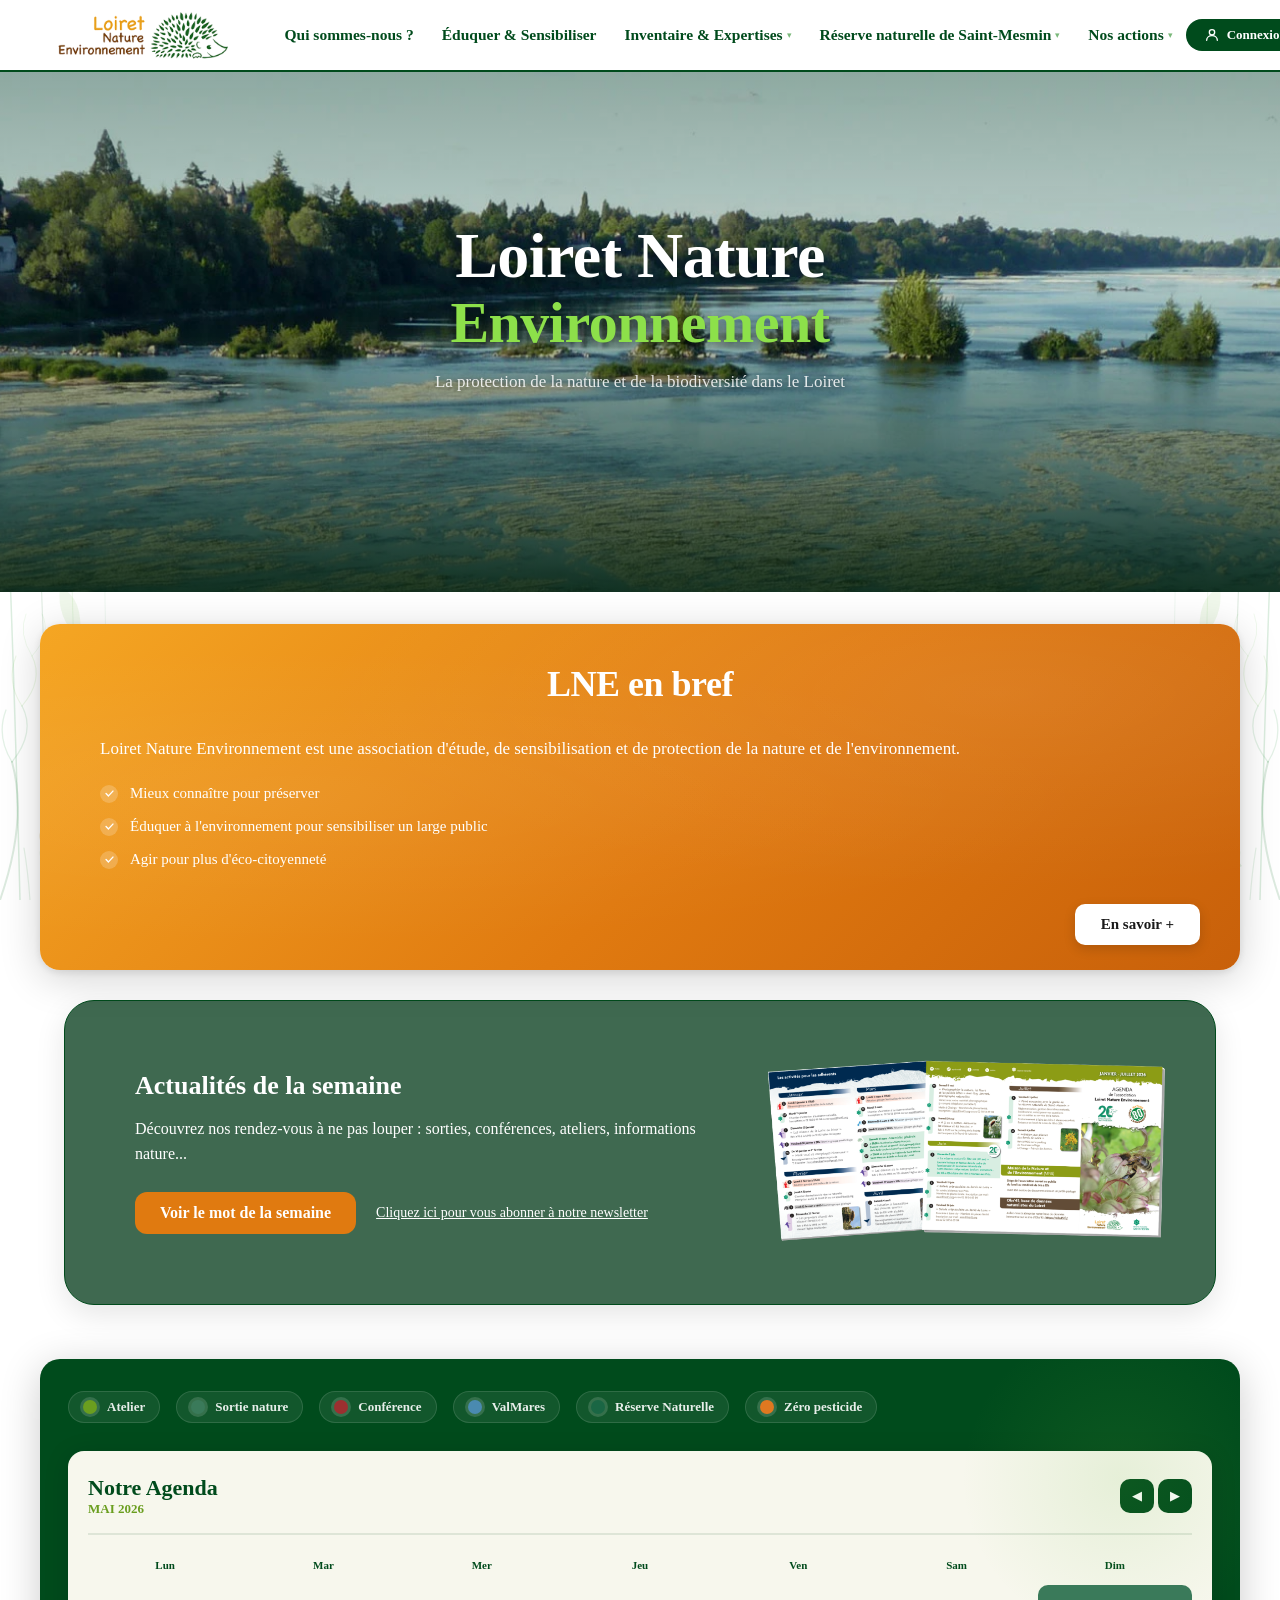
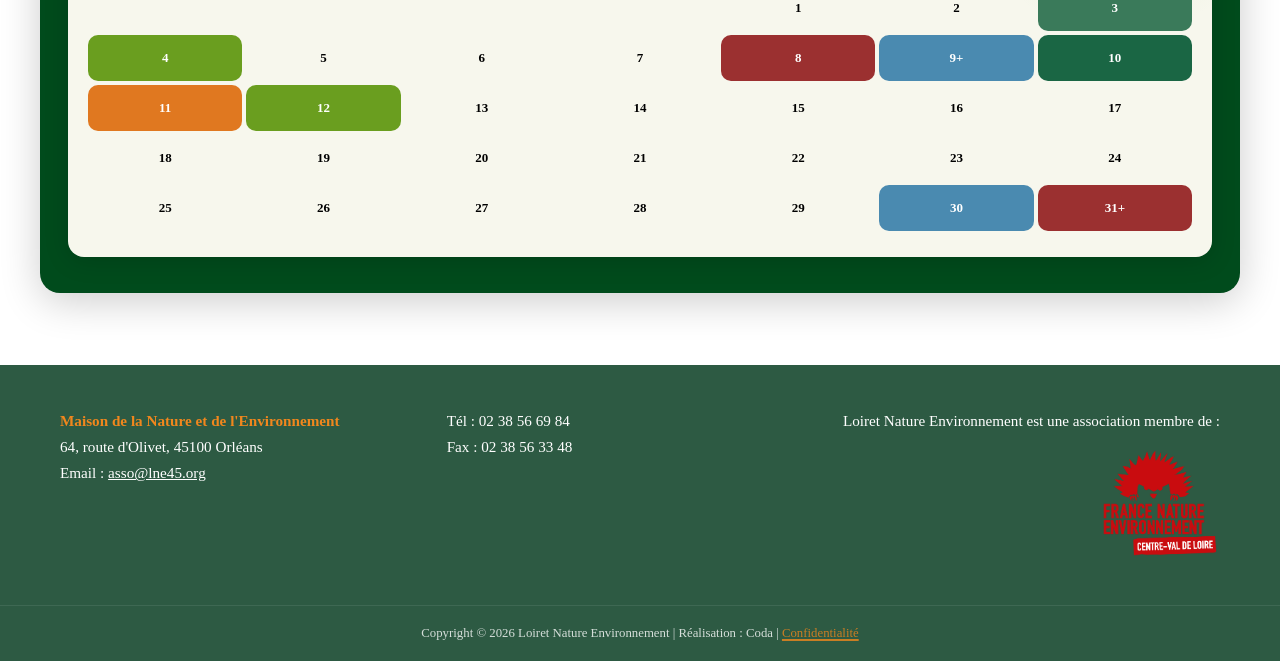
==== commit f40cf956: "Modification et essaie" ====
--- a/index.html
+++ b/index.html
@@ -115,7 +115,7 @@
 
   <nav>
     <div class="logo">
-      <a href="index.html"><img src="logo.png" alt="Loiret Nature Environnement" width="120" height="52"></a>
+      <a href="index.html"><img src="logo.png" alt="Loiret Nature Environnement" width="120" height="52" fetchpriority="high" decoding="async"></a>
     </div>
     <ul class="nav-links">
       <li><a href="qui-sommes-nous/qui-sommes-nous.html">Qui sommes-nous ?</a></li>
@@ -196,7 +196,7 @@
       </div>
     </div>
     <div class="news-image-box">
-      <img src="imagenews.png" alt="Agenda">
+      <img src="imagenews.png" alt="Agenda" loading="lazy" decoding="async">
     </div>
   </div>
 
@@ -228,7 +228,12 @@
     </div>
   </div>
 
-  <script src="script.js"></script>
+  <script>
+    if (window.matchMedia("(max-width: 800px)").matches) {
+      document.querySelectorAll(".side-deco").forEach((node) => node.remove());
+    }
+  </script>
+  <script src="script.js" defer></script>
 </body>
 
 <footer class="lne-footer-eco">
@@ -246,7 +251,7 @@
 
         <div class="footer-column footer-right">
             <p>Loiret Nature Environnement est une association membre de :</p>
-            <img src="footer.png" alt="Logo LNE" class="eco-logo">
+            <img src="footer.png" alt="Logo LNE" class="eco-logo" loading="lazy" decoding="async" width="120" height="120">
         </div>
     </div>
 
--- a/style.css
+++ b/style.css
@@ -790,10 +790,26 @@
 
 .footer-bottom a {
     color: #F1871D;
-    text-decoration: none;
+    text-decoration: underline;
+    text-decoration-thickness: 2px;
+    text-underline-offset: 2px;
+}
+
+main a:not(.cta-btn):not(.cta-btn-secondary) {
+    text-decoration: underline;
+    text-decoration-thickness: 2px;
+    text-underline-offset: 2px;
 }
 
 @media (max-width: 768px) {
+    .sketch-card,
+    .news-simple,
+    .bg,
+    .lne-footer-eco {
+        content-visibility: auto;
+        contain-intrinsic-size: 1px 600px;
+    }
+
     .footer-content {
         flex-direction: column;
         text-align: center;
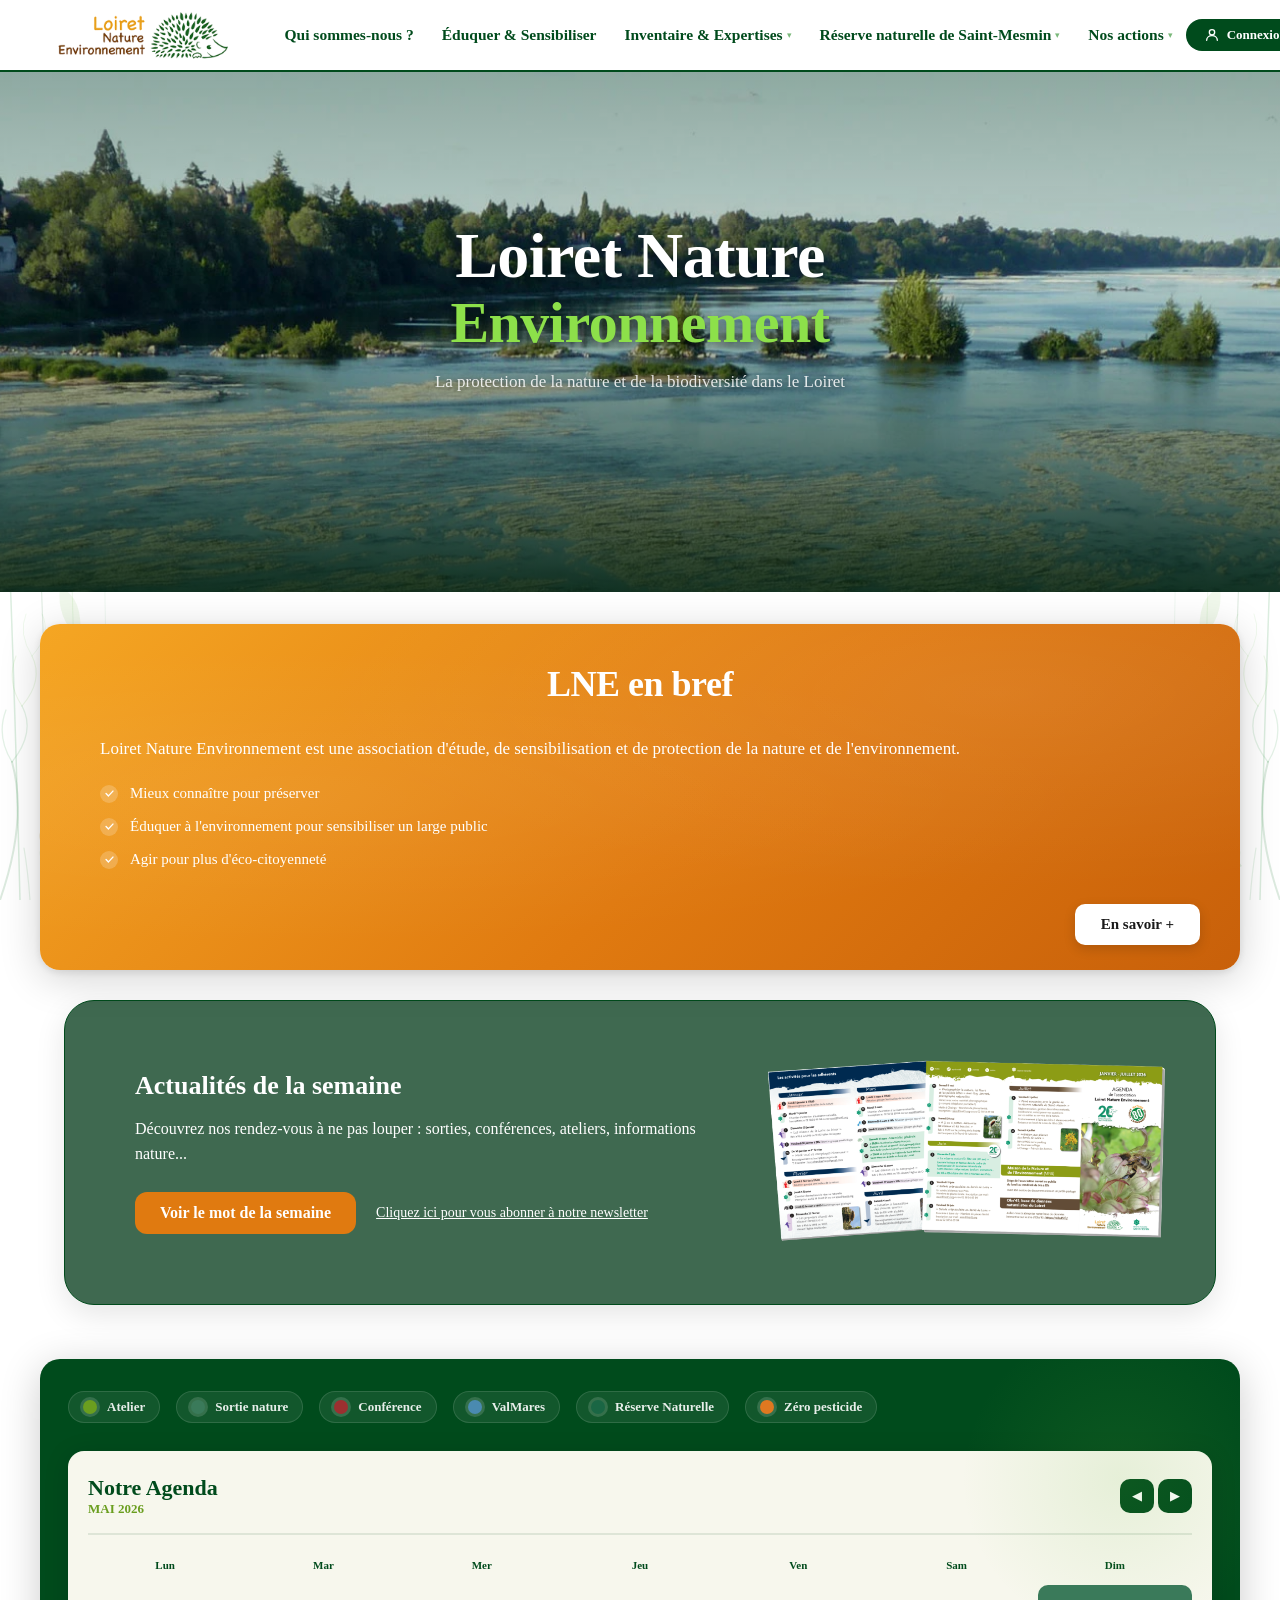
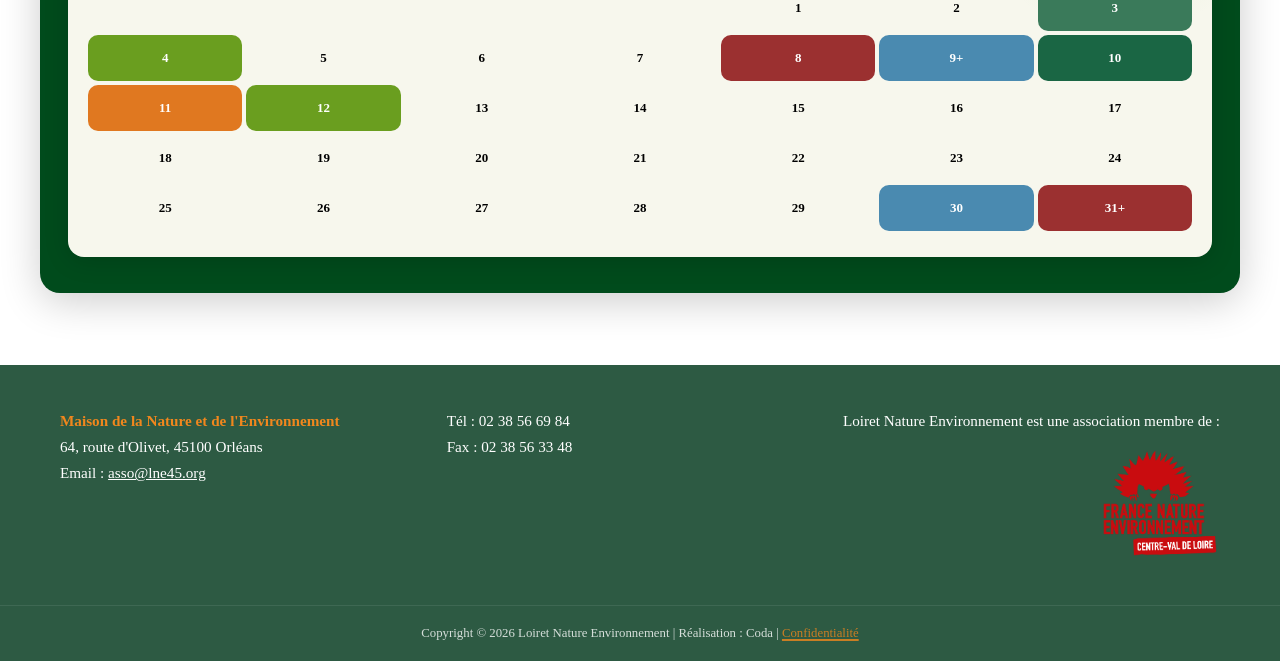
==== commit f2abf831: "All png converted to webp format" ====
--- a/index.html
+++ b/index.html
@@ -196,7 +196,7 @@
       </div>
     </div>
     <div class="news-image-box">
-      <img src="imagenews.png" alt="Agenda" loading="lazy" decoding="async">
+      <img src="imagenews.webp" alt="Agenda" loading="lazy" decoding="async">
     </div>
   </div>
 
@@ -251,7 +251,7 @@
 
         <div class="footer-column footer-right">
             <p>Loiret Nature Environnement est une association membre de :</p>
-            <img src="footer.png" alt="Logo LNE" class="eco-logo" loading="lazy" decoding="async" width="120" height="120">
+            <img src="footer.webp" alt="Logo LNE" class="eco-logo" loading="lazy" decoding="async" width="120" height="120">
         </div>
     </div>
 
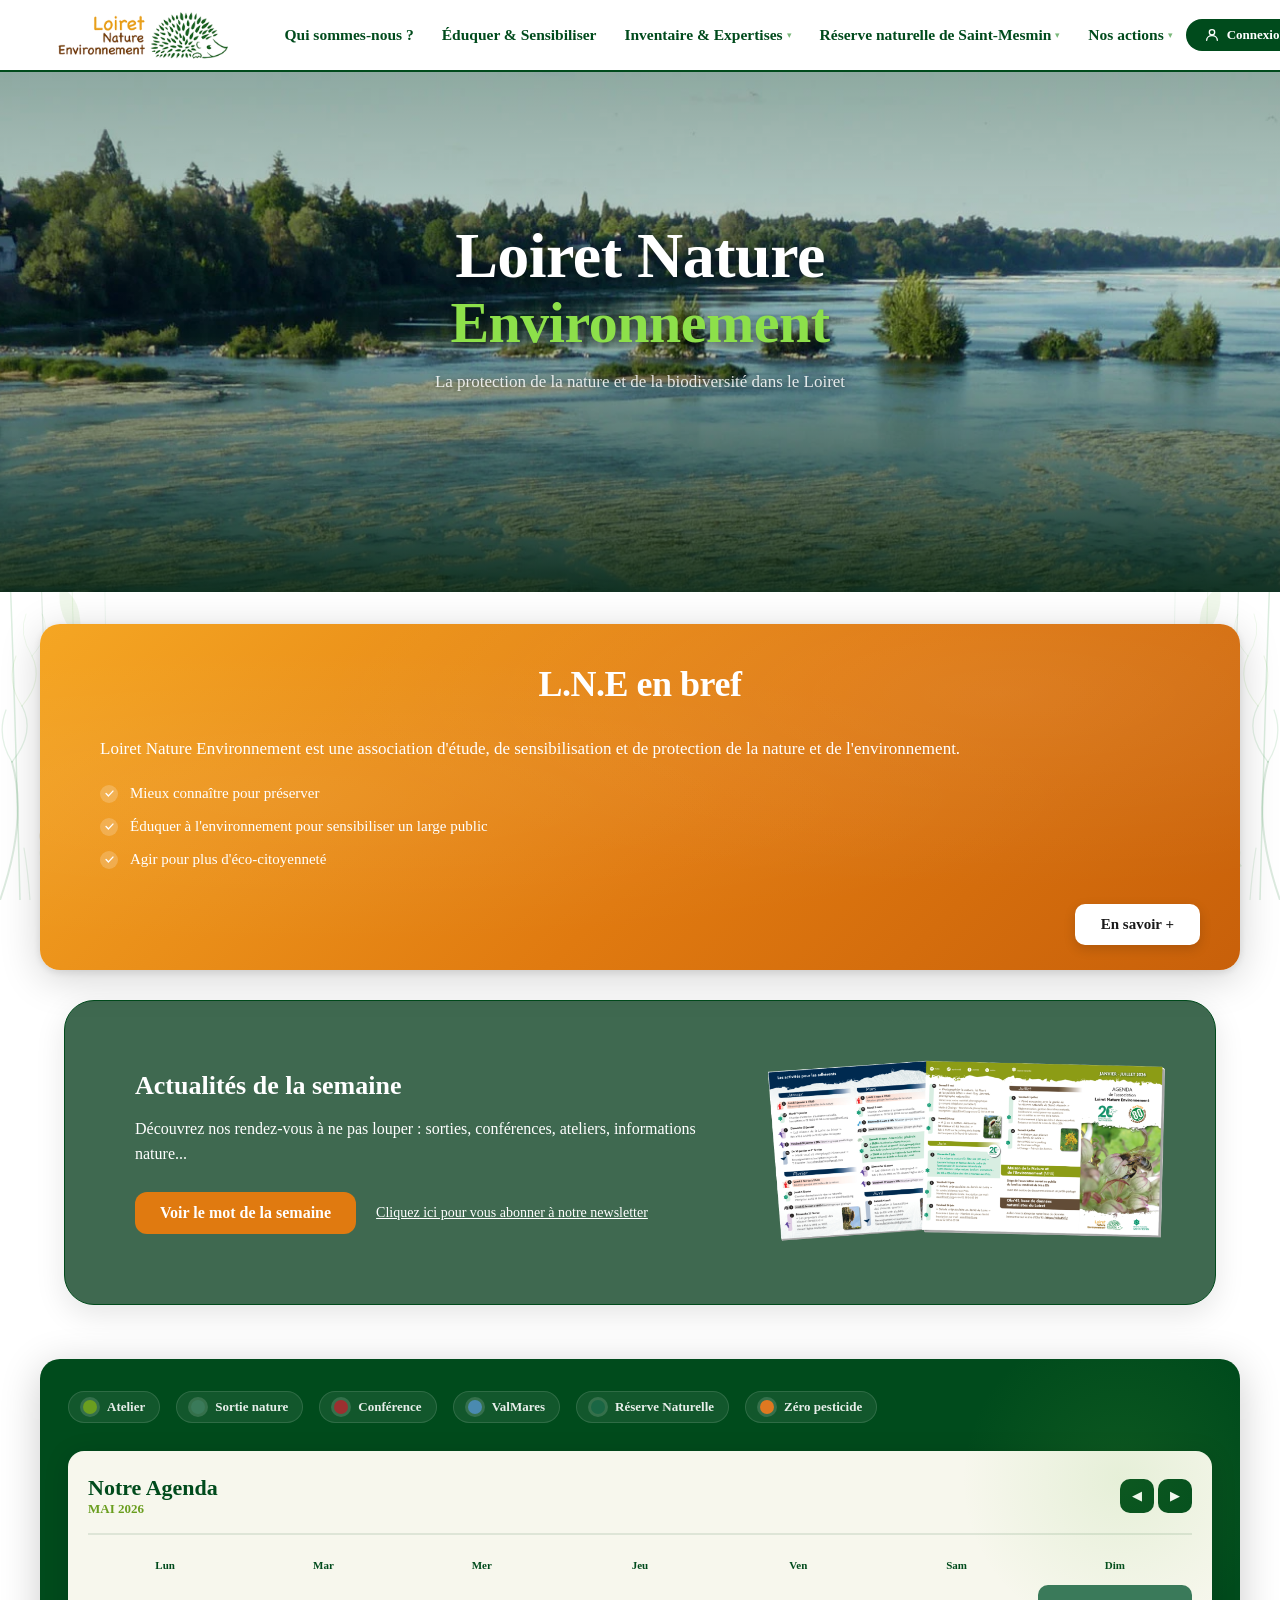
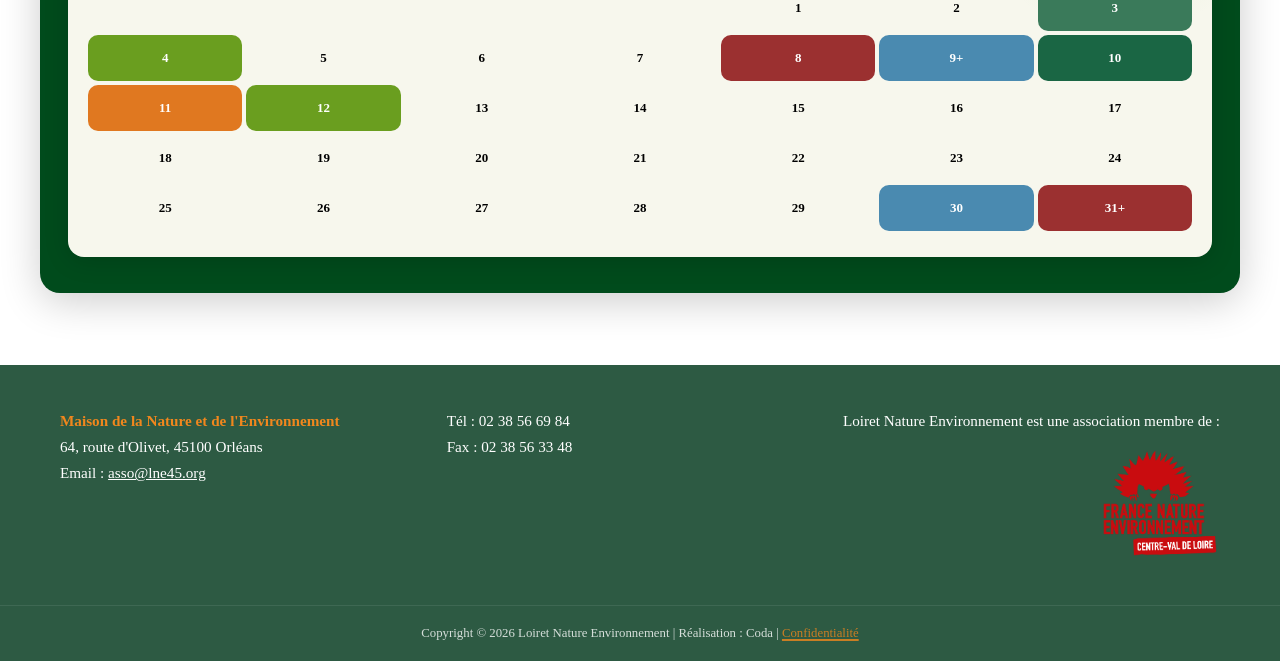
==== commit 40e9725f: "Accessibility improved on the home page" ====
--- a/index.html
+++ b/index.html
@@ -172,7 +172,7 @@
 
   <div class="sketch-card">
     <div class="sketch-content">
-      <p class="sketch-title">LNE en bref</p>
+      <p class="sketch-title">L.N.E en bref</p>
       <p class="sketch-intro">Loiret Nature Environnement est une association d'étude, de sensibilisation et de protection de la nature et de l'environnement.</p>
       <ul class="sketch-list">
         <li>Mieux connaître pour préserver</li>
